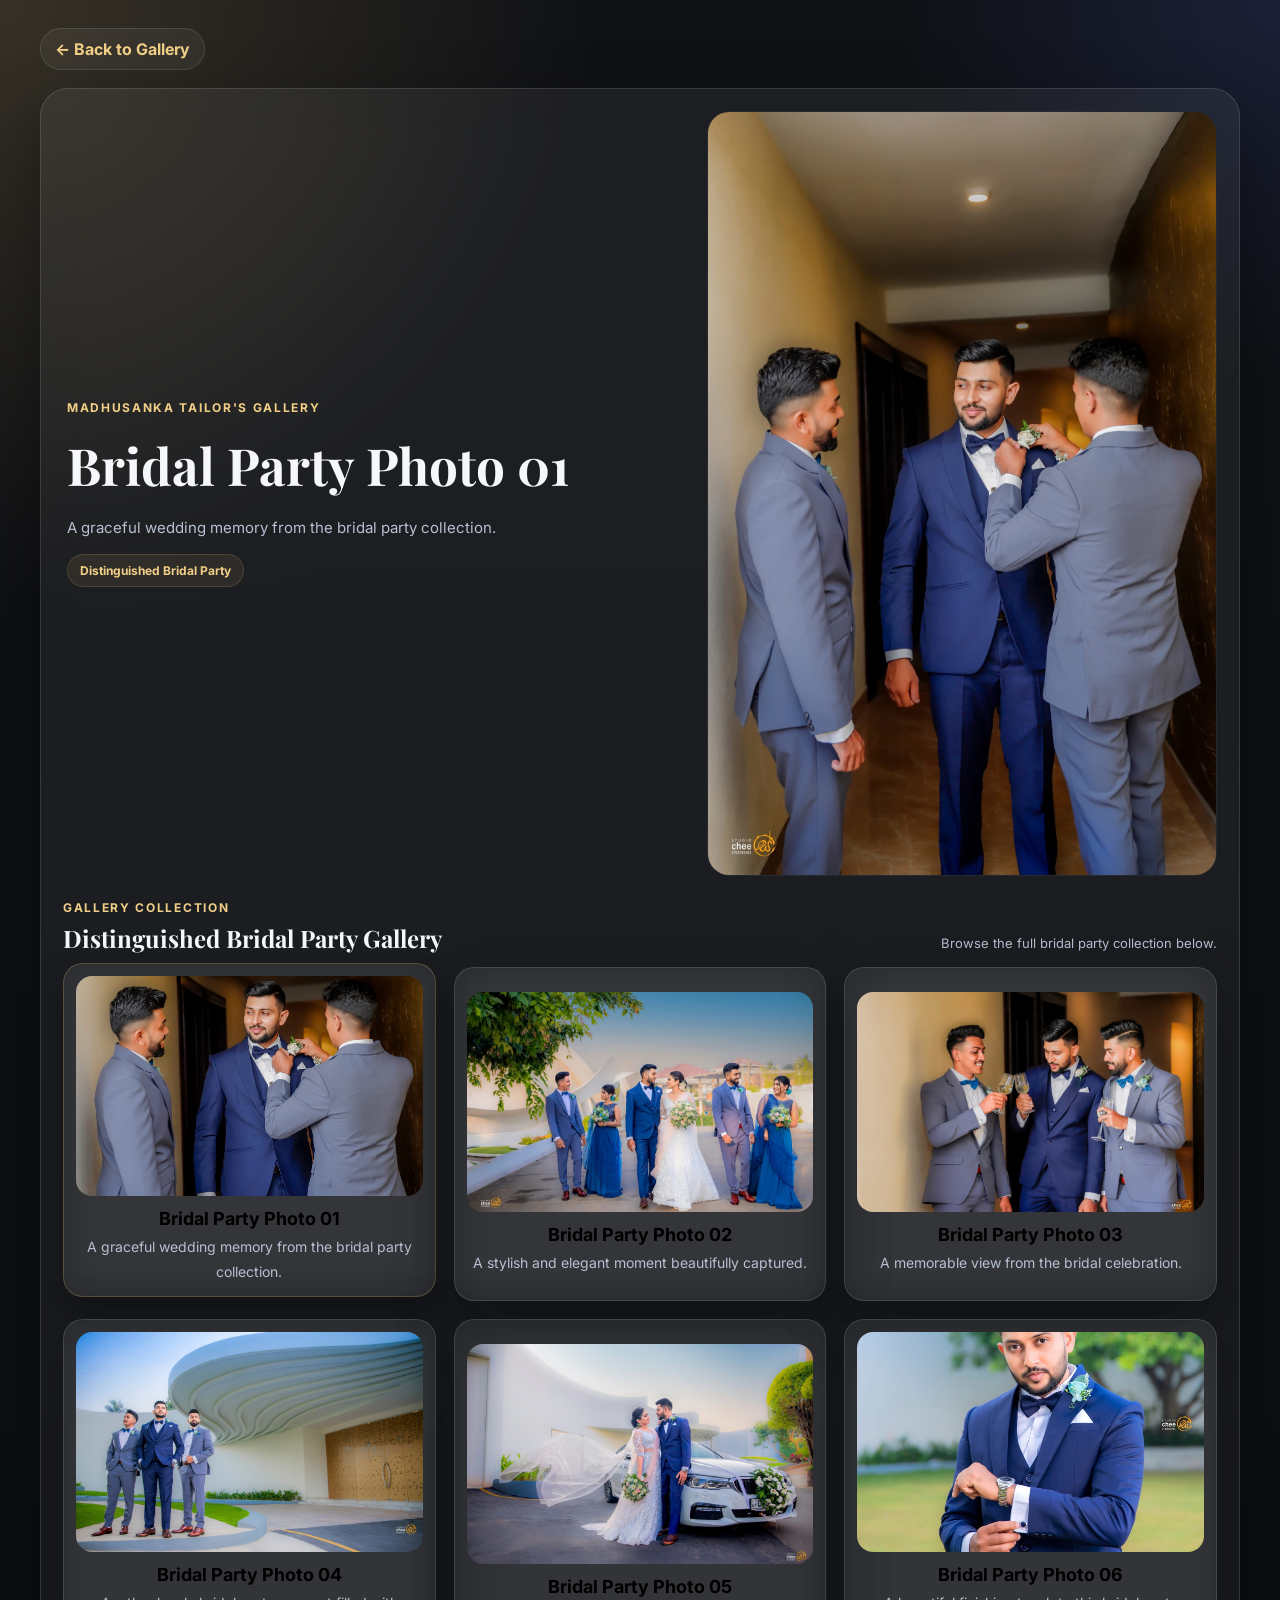
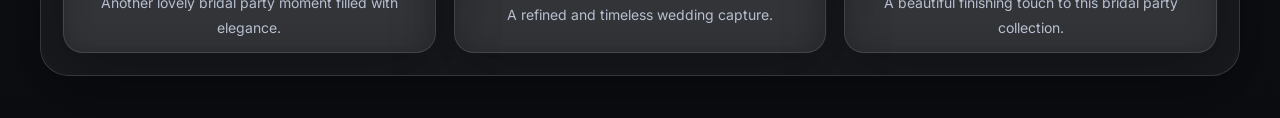
==== gallery.html @ 4c566489 "Initial commit" ====
<!DOCTYPE html>
<html lang="en">

<head>
    <meta charset="UTF-8" />
    <meta name="viewport" content="width=device-width, initial-scale=1.0" />
    <title>Madhusanka Tailor's Gallery</title>
    <link rel="preconnect" href="https://fonts.googleapis.com" />
    <link rel="preconnect" href="https://fonts.gstatic.com" crossorigin />
    <link
        href="https://fonts.googleapis.com/css2?family=Inter:wght@400;500;600;700;800&family=Playfair+Display:wght@600;700;800&display=swap"
        rel="stylesheet" />
    <style>
        :root {
            --bg: #0f1115;
            --card: rgba(255, 255, 255, 0.06);
            --line: rgba(255, 255, 255, 0.12);
            --text: #f5f7fb;
            --muted: #b8c0d1;
            --gold: #d8b36a;
            --gold-strong: #f2cf87;
            --shadow: 0 20px 60px rgba(0, 0, 0, 0.35);
            --radius-xl: 28px;
            --radius-lg: 20px;
        }

        * {
            box-sizing: border-box;
        }

        body {
            margin: 0;
            font-family: Inter, sans-serif;
            color: var(--text);
            background:
                radial-gradient(circle at top left, rgba(216, 179, 106, 0.2), transparent 28%),
                radial-gradient(circle at top right, rgba(96, 123, 255, 0.14), transparent 18%),
                linear-gradient(180deg, #0f1115 0%, #0b0d11 100%);
        }

        a {
            color: inherit;
            text-decoration: none;
        }

        img {
            max-width: 100%;
            display: block;
        }

        button {
            font: inherit;
        }

        .container {
            width: min(calc(100% - 32px), 1200px);
            margin: 0 auto;
            padding: 28px 0 42px;
        }

        .back-link {
            display: inline-flex;
            align-items: center;
            gap: 8px;
            margin-bottom: 18px;
            padding: 10px 14px;
            border-radius: 999px;
            background: rgba(255, 255, 255, 0.05);
            border: 1px solid var(--line);
            color: var(--gold-strong);
            font-weight: 700;
        }

        .page-shell,
        .thumb-card {
            background: var(--card);
            border: 1px solid var(--line);
            box-shadow: var(--shadow);
            backdrop-filter: blur(18px);
        }

        .page-shell {
            border-radius: var(--radius-xl);
            padding: 22px;
            overflow: hidden;
        }

        .eyebrow {
            color: var(--gold-strong);
            font-weight: 700;
            letter-spacing: 0.14em;
            text-transform: uppercase;
            font-size: 12px;
            margin-bottom: 10px;
        }

        h1,
        h2 {
            margin: 0;
            font-family: "Playfair Display", serif;
            line-height: 1.1;
        }

        h1 {
            font-size: clamp(2.1rem, 4vw, 3.2rem);
            margin-bottom: 10px;
        }

        p {
            margin: 0;
            color: var(--muted);
            line-height: 1.75;
            font-size: 15px;
        }

        .hero-grid {
            display: grid;
            grid-template-columns: 1.1fr 0.9fr;
            gap: 20px;
            align-items: stretch;
            margin-bottom: 24px;
        }

        .hero-copy {
            display: flex;
            flex-direction: column;
            justify-content: center;
            gap: 12px;
            padding: 10px 4px;
        }

        .note {
            display: inline-flex;
            align-self: flex-start;
            padding: 8px 12px;
            border-radius: 999px;
            background: rgba(216, 179, 106, 0.1);
            border: 1px solid rgba(216, 179, 106, 0.18);
            color: var(--gold-strong);
            font-size: 12px;
            font-weight: 700;
        }

        .hero-image {
            min-height: 380px;
            overflow: hidden;
            border-radius: 22px;
            border: 1px solid rgba(255, 255, 255, 0.08);
            background: #11161d;
        }

        .hero-image img {
            width: 100%;
            height: 100%;
            object-fit: cover;
        }

        .section-title {
            display: flex;
            justify-content: space-between;
            gap: 16px;
            align-items: end;
            flex-wrap: wrap;
            margin-bottom: 16px;
        }

        .mini-help {
            color: var(--muted);
            font-size: 13px;
        }

        .photo-grid {
            display: grid;
            grid-template-columns: repeat(3, 1fr);
            gap: 18px;
        }

        .thumb-card {
            border-radius: var(--radius-lg);
            padding: 12px;
            cursor: pointer;
            transition: transform 0.25s ease, border-color 0.25s ease, box-shadow 0.25s ease;
        }

        .thumb-card:hover,
        .thumb-card.active {
            transform: translateY(-4px);
            border-color: rgba(216, 179, 106, 0.26);
            box-shadow: 0 18px 36px rgba(0, 0, 0, 0.32);
        }

        .thumb-media {
            height: 220px;
            overflow: hidden;
            border-radius: 16px;
            margin-bottom: 12px;
            background: #11161d;
        }

        .thumb-media img {
            width: 100%;
            height: 100%;
            object-fit: cover;
        }

        .thumb-card h3 {
            margin: 0 0 6px;
            font-size: 18px;
        }

        .thumb-card p {
            font-size: 14px;
        }

        @media (max-width: 980px) {

            .hero-grid,
            .photo-grid {
                grid-template-columns: 1fr 1fr;
            }
        }

        @media (max-width: 720px) {

            .hero-grid,
            .photo-grid {
                grid-template-columns: 1fr;
            }
        }
    </style>
</head>

<body>
    <main class="container">
        <a class="back-link" href="index.html#gallery">← Back to Gallery</a>

        <section class="page-shell">
            <div class="hero-grid">
                <div class="hero-copy">
                    <div class="eyebrow">Madhusanka Tailor's Gallery</div>
                    <h1 id="mainTitle">Wedding Event Moments</h1>
                    <p id="mainDesc">Explore a beautiful collection of wedding memories, tailored with elegance and style.</p>
                    <span class="note">A curated collection of special occasions</span>
                </div>

                <div class="hero-image">
                    <img id="mainPhoto" src="images/gallery/gallery01.JPG" alt="Wedding gallery preview" />
                </div>
            </div>

            <div class="section-title">
                <div>
                    <div class="eyebrow">Gallery Collection</div>
                    <h2>Explore More Photos</h2>
                </div>
                <div class="mini-help">Select any photo below to view it as the featured image.</div>
            </div>

            <div class="photo-grid" id="photoGrid"></div>
        </section>
    </main>

    <script>
        const galleryCollections = {
            "bridal-party": {
                title: "Distinguished Bridal Party",
                description: "A graceful collection capturing the beauty and charm of the bridal party.",
                help: "Browse the full bridal party collection below.",
                photos: [
                    {
                        title: "Bridal Party Photo 01",
                        image: "images/gallery/Dgallery01.JPG",
                        desc: "A graceful wedding memory from the bridal party collection."
                    },
                    {
                        title: "Bridal Party Photo 02",
                        image: "images/gallery/Dgallery02.JPG",
                        desc: "A stylish and elegant moment beautifully captured."
                    },
                    {
                        title: "Bridal Party Photo 03",
                        image: "images/gallery/Dgallery03.JPG",
                        desc: "A memorable view from the bridal celebration."
                    },
                    {
                        title: "Bridal Party Photo 04",
                        image: "images/gallery/Dgallery04.JPG",
                        desc: "Another lovely bridal party moment filled with elegance."
                    },
                    {
                        title: "Bridal Party Photo 05",
                        image: "images/gallery/Dgallery05.JPG",
                        desc: "A refined and timeless wedding capture."
                    },
                    {
                        title: "Bridal Party Photo 06",
                        image: "images/gallery/Dgallery06.JPG",
                        desc: "A beautiful finishing touch to this bridal party collection."
                    }
                ]
            },
            "summer-romance": {
                title: "Summer Romance in Linen",
                description: "A romantic and airy collection inspired by warm outdoor wedding moments.",
                help: "Enjoy the full summer romance collection below.",
                photos: [
                    {
                        title: "Summer Romance Photo 01",
                        image: "images/gallery/Sgallery01.JPG",
                        desc: "A charming outdoor wedding memory full of warmth and style."
                    },
                    {
                        title: "Summer Romance Photo 02",
                        image: "images/gallery/Sgallery02.JPG",
                        desc: "A soft and romantic moment from a summer celebration."
                    },
                    {
                        title: "Summer Romance Photo 03",
                        image: "images/gallery/Sgallery03.JPG",
                        desc: "An elegant capture of a beautiful wedding atmosphere."
                    },
                    {
                        title: "Summer Romance Photo 04",
                        image: "images/gallery/Sgallery04.JPG",
                        desc: "A timeless scene filled with love and natural beauty."
                    },
                    {
                        title: "Summer Romance Photo 05",
                        image: "images/gallery/Sgallery05.JPG",
                        desc: "A peaceful and graceful memory from the occasion."
                    },
                    {
                        title: "Summer Romance Photo 06",
                        image: "images/gallery/gallery02.JPG",
                        desc: "A beautifully styled moment from the summer wedding collection."
                    }
                ]
            },
            "grooms-entrance": {
                title: "The Groom's Entrance",
                description: "A bold and elegant gallery celebrating the groom’s entrance and refined style.",
                help: "View the full groom’s entrance collection below.",
                photos: [
                    {
                        title: "Groom's Entrance Photo 01",
                        image: "images/gallery/Tgallery01.JPG",
                        desc: "A confident and stylish entrance captured in perfect detail."
                    },
                    {
                        title: "Groom's Entrance Photo 02",
                        image: "images/gallery/Tgallery02.JPG",
                        desc: "An elegant moment highlighting the groom’s look and presence."
                    },
                    {
                        title: "Groom's Entrance Photo 03",
                        image: "images/gallery/Tgallery03.JPG",
                        desc: "A memorable wedding scene with timeless sophistication."
                    },
                    {
                        title: "Groom's Entrance Photo 04",
                        image: "images/gallery/Tgallery04.JPG",
                        desc: "A striking capture from the groom’s special moment."
                    },
                    {
                        title: "Groom's Entrance Photo 05",
                        image: "images/gallery/Tgallery05.JPG",
                        desc: "A refined and polished wedding image from the entrance collection."
                    },
                    {
                        title: "Groom's Entrance Photo 06",
                        image: "images/gallery/Tgallery06.JPG",
                        desc: "A powerful finishing image from the groom’s entrance story."
                    }
                ]
            },
            "heritage-style": {
                title: "Heritage and Style",
                description: "A rich collection blending cultural beauty, tradition, and timeless tailoring.",
                help: "Discover the heritage and style collection below.",
                photos: [
                    {
                        title: "Heritage Style Photo 01",
                        image: "images/gallery/Pgallery01.JPG",
                        desc: "A beautiful image showcasing tradition with elegance."
                    },
                    {
                        title: "Heritage Style Photo 02",
                        image: "images/gallery/Pgallery05.JPG",
                        desc: "A refined heritage-inspired wedding moment."
                    },
                    {
                        title: "Heritage Style Photo 03",
                        image: "images/gallery/Pgallery06.JPG",
                        desc: "A graceful and culturally rich photo from the event."
                    },
                    {
                        title: "Heritage Style Photo 04",
                        image: "images/gallery/Pgallery04.JPG",
                        desc: "A timeless memory where style meets tradition."
                    },
                    {
                        title: "Heritage Style Photo 05",
                        image: "images/gallery/Pgallery03.JPG",
                        desc: "A warm and elegant capture from the heritage collection."
                    },
                    {
                        title: "Heritage Style Photo 06",
                        image: "images/gallery/Pgallery02.JPG",
                        desc: "A beautiful finishing image celebrating culture and craftsmanship."
                    }
                ]
            },
            "royal-indian-groom": {
                title: "Royal Indian Groom",
                description: "A regal gallery celebrating grand style, elegance, and royal wedding fashion.",
                help: "Explore the royal Indian groom collection below.",
                photos: [
                    {
                        title: "Royal Indian Groom Photo 01",
                        image: "images/gallery/Rgallery01.JPG",
                        desc: "A regal portrait capturing royal wedding elegance."
                    },
                    {
                        title: "Royal Indian Groom Photo 02",
                        image: "images/gallery/Rgallery02.JPG",
                        desc: "A majestic wedding moment filled with sophistication."
                    },
                    {
                        title: "Royal Indian Groom Photo 03",
                        image: "images/gallery/Rgallery03.JPG",
                        desc: "A rich and elegant image from the royal collection."
                    },
                    {
                        title: "Royal Indian Groom Photo 04",
                        image: "images/gallery/Rgallery04.JPG",
                        desc: "A beautifully styled look inspired by royal tradition."
                    },
                    {
                        title: "Royal Indian Groom Photo 05",
                        image: "images/gallery/Rgallery05.JPG",
                        desc: "A luxurious and memorable capture from the event."
                    },
                    {
                        title: "Royal Indian Groom Photo 06",
                        image: "images/gallery/Rgallery06.JPG",
                        desc: "A grand closing image from the royal groom collection."
                    }
                ]
            }
        };

        function placeholderSvg(label) {
            return `data:image/svg+xml;charset=UTF-8,${encodeURIComponent(`
        <svg xmlns="http://www.w3.org/2000/svg" width="1200" height="900" viewBox="0 0 1200 900">
          <defs>
            <linearGradient id="g" x1="0" x2="1" y1="0" y2="1">
              <stop offset="0%" stop-color="#1b212b" />
              <stop offset="100%" stop-color="#0f1115" />
            </linearGradient>
          </defs>
          <rect width="1200" height="900" fill="url(#g)" />
          <rect x="50" y="50" width="1100" height="800" rx="30" fill="none" stroke="#d8b36a" stroke-opacity="0.55" stroke-dasharray="14 10" />
          <text x="50%" y="46%" fill="#f5f7fb" font-size="54" font-family="Arial, sans-serif" text-anchor="middle">${label}</text>
          <text x="50%" y="54%" fill="#d8b36a" font-size="28" font-family="Arial, sans-serif" text-anchor="middle">Image preview unavailable</text>
        </svg>
      `)}`;
        }

        const params = new URLSearchParams(window.location.search);
        const collectionKey = params.get('collection') || 'bridal-party';
        const selectedCollection = galleryCollections[collectionKey] || galleryCollections['bridal-party'];
        const galleryPhotos = selectedCollection.photos;
        const focusIndex = Math.max(0, Math.min(galleryPhotos.length - 1, Number(params.get('focus') || 0)));

        const mainPhoto = document.getElementById('mainPhoto');
        const mainTitle = document.getElementById('mainTitle');
        const mainDesc = document.getElementById('mainDesc');
        const photoGrid = document.getElementById('photoGrid');
        const note = document.querySelector('.note');
        const gridHeading = document.querySelector('.section-title h2');
        const miniHelp = document.querySelector('.mini-help');

        function applyFallback(img, label) {
            const fallback = placeholderSvg(label);
            img.addEventListener('error', () => {
                img.src = fallback;
            }, { once: true });
        }

        function setActive(index) {
            const item = galleryPhotos[index] || galleryPhotos[0];
            mainPhoto.src = item.image;
            mainPhoto.alt = item.title;
            mainTitle.textContent = item.title;
            mainDesc.textContent = item.desc;
            applyFallback(mainPhoto, item.title);

            [...photoGrid.children].forEach((card, cardIndex) => {
                card.classList.toggle('active', cardIndex === index);
            });
        }

        if (note) {
            note.textContent = selectedCollection.title;
        }

        if (gridHeading) {
            gridHeading.textContent = `${selectedCollection.title} Gallery`;
        }

        if (miniHelp) {
            miniHelp.textContent = selectedCollection.help || "Select a photo below to view more from this collection.";
        }

        photoGrid.innerHTML = galleryPhotos.map((item, index) => `
      <button class="thumb-card" type="button" data-index="${index}" aria-label="Show ${item.title}">
        <div class="thumb-media">
          <img src="${item.image}" alt="${item.title}" loading="lazy" />
        </div>
        <h3>${item.title}</h3>
        <p>${item.desc}</p>
      </button>
    `).join('');

        photoGrid.querySelectorAll('img').forEach((img) => {
            applyFallback(img, img.alt || 'Gallery Photo');
        });

        photoGrid.querySelectorAll('.thumb-card').forEach((card) => {
            card.addEventListener('click', () => {
                setActive(Number(card.dataset.index));
            });
        });

        setActive(focusIndex);
    </script>
</body>

</html>
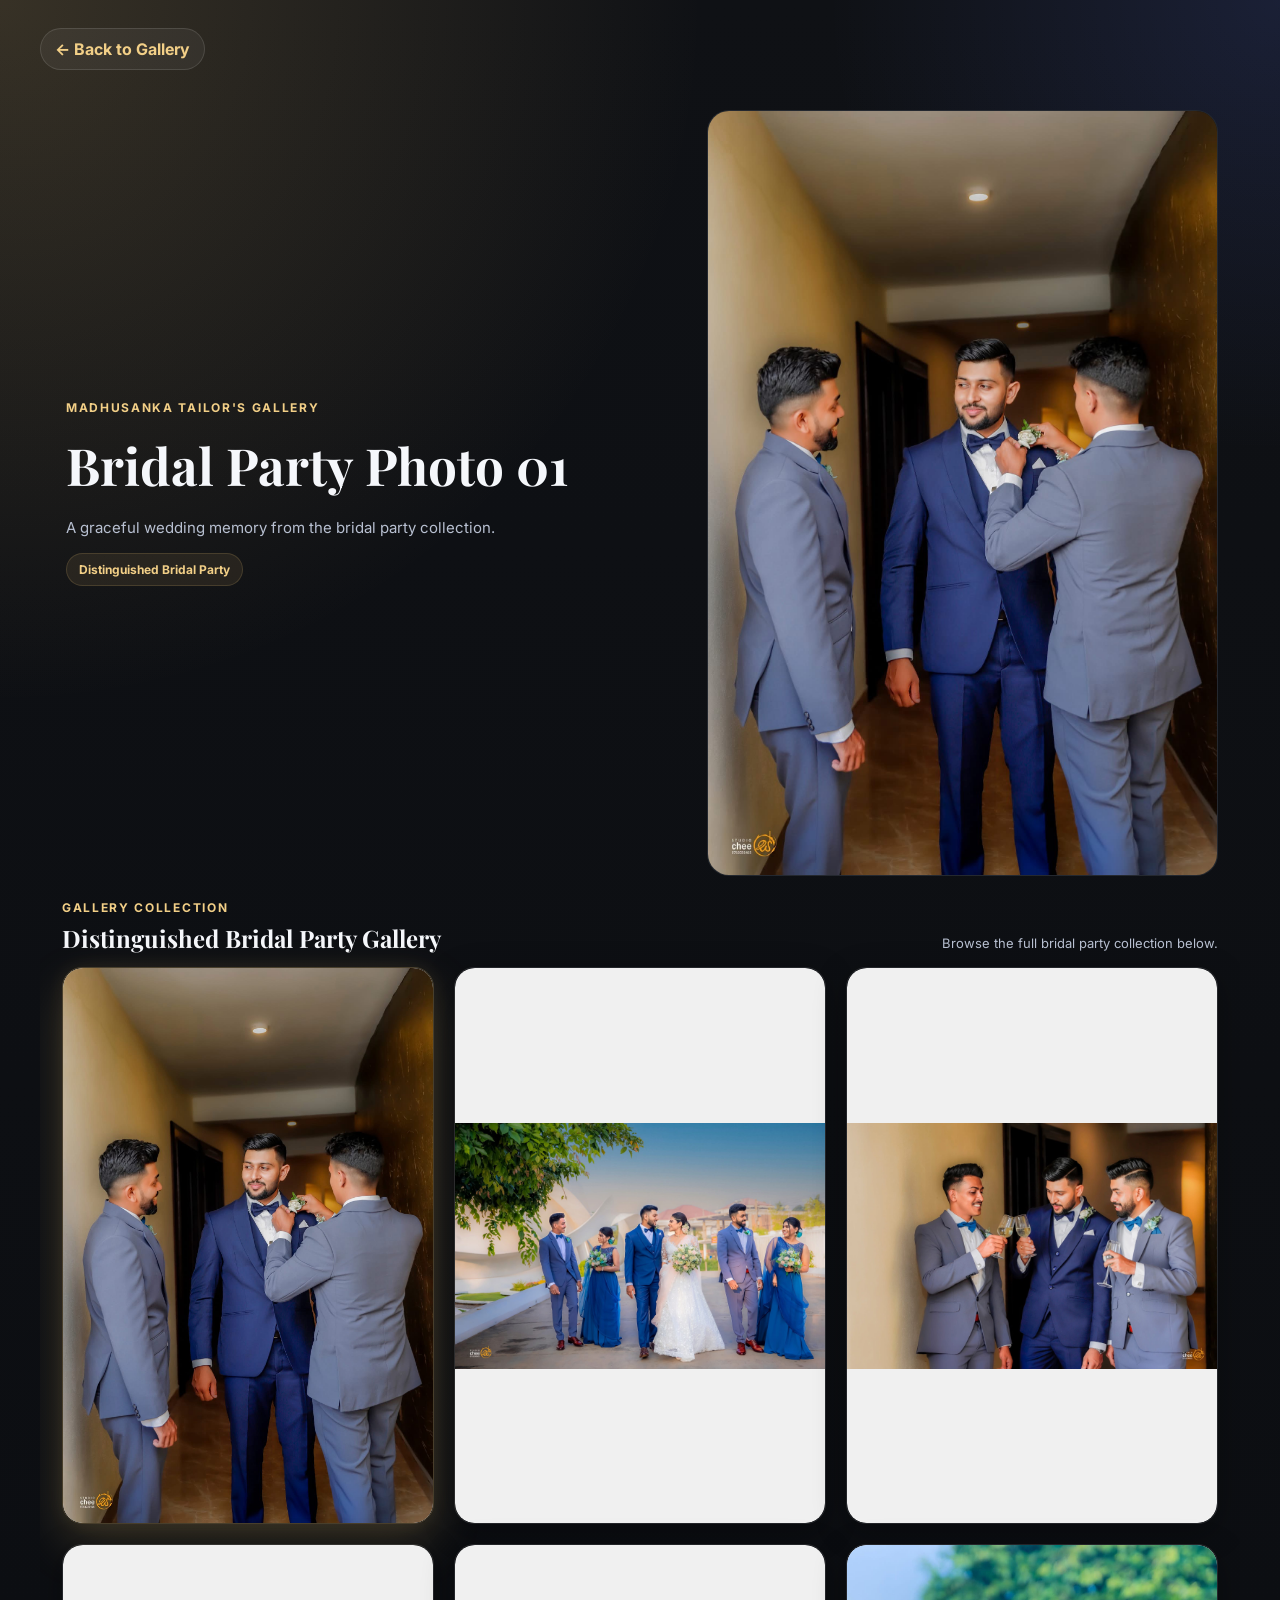
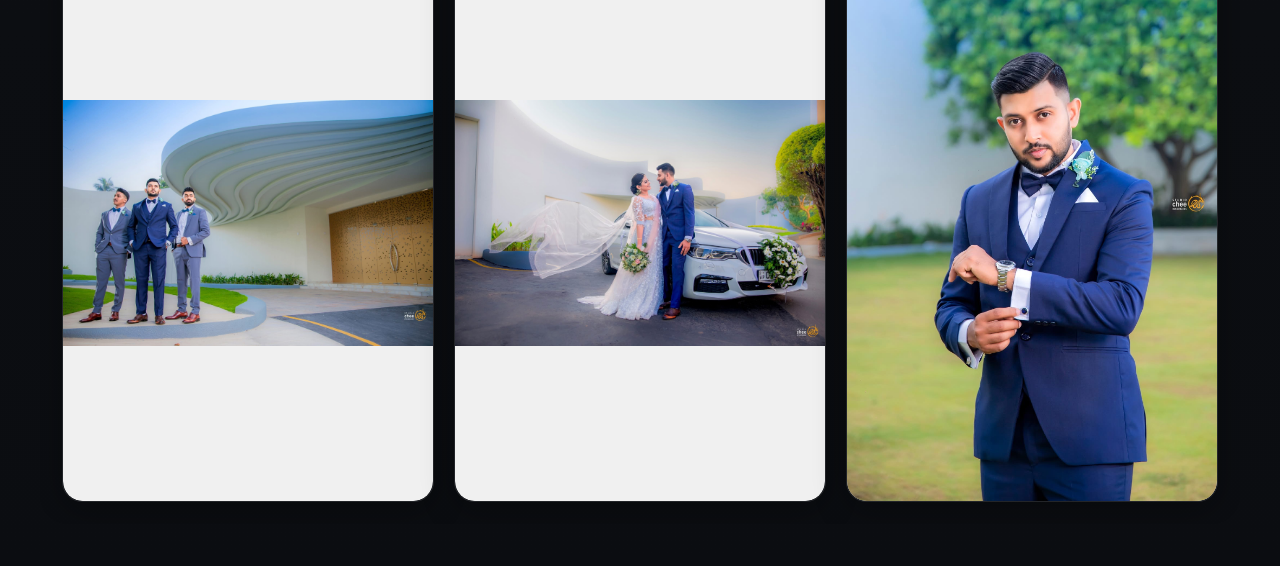
==== commit 5e413310: "Clean project and add more photos" ====
--- a/gallery.html
+++ b/gallery.html
@@ -73,10 +73,10 @@
 
         .page-shell,
         .thumb-card {
-            background: var(--card);
-            border: 1px solid var(--line);
-            box-shadow: var(--shadow);
-            backdrop-filter: blur(18px);
+            background: transparent;
+            border: none;
+            box-shadow: none;
+            backdrop-filter: none;
         }
 
         .page-shell {
@@ -172,44 +172,112 @@
         .photo-grid {
             display: grid;
             grid-template-columns: repeat(3, 1fr);
-            gap: 18px;
+            gap: 20px;
+            auto-rows: 280px;
         }
 
         .thumb-card {
             border-radius: var(--radius-lg);
-            padding: 12px;
+            padding: 0;
             cursor: pointer;
-            transition: transform 0.25s ease, border-color 0.25s ease, box-shadow 0.25s ease;
+            transition: all 0.3s cubic-bezier(0.4, 0, 0.2, 1);
+            border: 1px solid rgba(255, 255, 255, 0.1);
+            overflow: hidden;
+            box-shadow: 0 8px 32px rgba(0, 0, 0, 0.3);
+            position: relative;
         }
 
         .thumb-card:hover,
         .thumb-card.active {
-            transform: translateY(-4px);
-            border-color: rgba(216, 179, 106, 0.26);
-            box-shadow: 0 18px 36px rgba(0, 0, 0, 0.32);
+            transform: translateY(-8px) scale(1.02);
+            border-color: rgba(216, 179, 106, 0.3);
+            box-shadow: 0 20px 50px rgba(216, 179, 106, 0.2), 0 0 20px rgba(216, 179, 106, 0.1);
+        }
+
+        .thumb-card::before {
+            content: '';
+            position: absolute;
+            top: 0;
+            left: 0;
+            right: 0;
+            bottom: 0;
+            background: linear-gradient(135deg, rgba(255, 255, 255, 0.1) 0%, transparent 50%);
+            opacity: 0;
+            transition: opacity 0.3s ease;
+            pointer-events: none;
+            z-index: 1;
+            border-radius: var(--radius-lg);
+        }
+
+        .thumb-card:hover::before {
+            opacity: 0.5;
+        }
+
+        .thumb-card:nth-child(1) {
+            animation: slideInUp 0.6s ease-out 0.1s both;
+        }
+
+        .thumb-card:nth-child(2) {
+            animation: slideInUp 0.6s ease-out 0.2s both;
+        }
+
+        .thumb-card:nth-child(3) {
+            animation: slideInUp 0.6s ease-out 0.3s both;
+        }
+
+        .thumb-card:nth-child(4) {
+            animation: slideInUp 0.6s ease-out 0.4s both;
+        }
+
+        .thumb-card:nth-child(5) {
+            animation: slideInUp 0.6s ease-out 0.5s both;
+        }
+
+        .thumb-card:nth-child(6) {
+            animation: slideInUp 0.6s ease-out 0.6s both;
+        }
+
+        @keyframes slideInUp {
+            from {
+                opacity: 0;
+                transform: translateY(30px);
+            }
+            to {
+                opacity: 1;
+                transform: translateY(0);
+            }
         }
 
         .thumb-media {
-            height: 220px;
+            height: 100%;
+            width: 100%;
             overflow: hidden;
-            border-radius: 16px;
-            margin-bottom: 12px;
-            background: #11161d;
+            border-radius: var(--radius-lg);
+            background: #f0f0f0;
+            display: flex;
+            align-items: center;
+            justify-content: center;
+            position: relative;
         }
 
         .thumb-media img {
             width: 100%;
             height: 100%;
-            object-fit: cover;
+            object-fit: contain;
+            object-position: center;
+            transition: transform 0.4s cubic-bezier(0.4, 0, 0.2, 1);
+        }
+
+        .thumb-card:hover .thumb-media img {
+            transform: scale(1.08);
         }
 
         .thumb-card h3 {
-            margin: 0 0 6px;
-            font-size: 18px;
+            display: none;
         }
 
         .thumb-card p {
-            font-size: 14px;
+            display: none;
         }
 
         @media (max-width: 980px) {
@@ -239,7 +307,8 @@
                 <div class="hero-copy">
                     <div class="eyebrow">Madhusanka Tailor's Gallery</div>
                     <h1 id="mainTitle">Wedding Event Moments</h1>
-                    <p id="mainDesc">Explore a beautiful collection of wedding memories, tailored with elegance and style.</p>
+                    <p id="mainDesc">Explore a beautiful collection of wedding memories, tailored with elegance and
+                        style.</p>
                     <span class="note">A curated collection of special occasions</span>
                 </div>
 
@@ -296,43 +365,6 @@
                         title: "Bridal Party Photo 06",
                         image: "images/gallery/Dgallery06.JPG",
                         desc: "A beautiful finishing touch to this bridal party collection."
-                    }
-                ]
-            },
-            "summer-romance": {
-                title: "Summer Romance in Linen",
-                description: "A romantic and airy collection inspired by warm outdoor wedding moments.",
-                help: "Enjoy the full summer romance collection below.",
-                photos: [
-                    {
-                        title: "Summer Romance Photo 01",
-                        image: "images/gallery/Sgallery01.JPG",
-                        desc: "A charming outdoor wedding memory full of warmth and style."
-                    },
-                    {
-                        title: "Summer Romance Photo 02",
-                        image: "images/gallery/Sgallery02.JPG",
-                        desc: "A soft and romantic moment from a summer celebration."
-                    },
-                    {
-                        title: "Summer Romance Photo 03",
-                        image: "images/gallery/Sgallery03.JPG",
-                        desc: "An elegant capture of a beautiful wedding atmosphere."
-                    },
-                    {
-                        title: "Summer Romance Photo 04",
-                        image: "images/gallery/Sgallery04.JPG",
-                        desc: "A timeless scene filled with love and natural beauty."
-                    },
-                    {
-                        title: "Summer Romance Photo 05",
-                        image: "images/gallery/Sgallery05.JPG",
-                        desc: "A peaceful and graceful memory from the occasion."
-                    },
-                    {
-                        title: "Summer Romance Photo 06",
-                        image: "images/gallery/gallery02.JPG",
-                        desc: "A beautifully styled moment from the summer wedding collection."
                     }
                 ]
             },
@@ -410,6 +442,43 @@
                     }
                 ]
             },
+            "summer-romance": {
+                title: "Summer Romance in Linen",
+                description: "A romantic and airy collection inspired by warm outdoor wedding moments.",
+                help: "Enjoy the full summer romance collection below.",
+                photos: [
+                    {
+                        title: "Summer Romance Photo 01",
+                        image: "images/gallery/Sgallery01.JPG",
+                        desc: "A charming outdoor wedding memory full of warmth and style."
+                    },
+                    {
+                        title: "Summer Romance Photo 02",
+                        image: "images/gallery/Sgallery02.JPG",
+                        desc: "A soft and romantic moment from a summer celebration."
+                    },
+                    {
+                        title: "Summer Romance Photo 03",
+                        image: "images/gallery/Sgallery03.JPG",
+                        desc: "An elegant capture of a beautiful wedding atmosphere."
+                    },
+                    {
+                        title: "Summer Romance Photo 04",
+                        image: "images/gallery/Sgallery04.JPG",
+                        desc: "A timeless scene filled with love and natural beauty."
+                    },
+                    {
+                        title: "Summer Romance Photo 05",
+                        image: "images/gallery/Sgallery05.JPG",
+                        desc: "A peaceful and graceful memory from the occasion."
+                    },
+                    {
+                        title: "Summer Romance Photo 06",
+                        image: "images/gallery/Sgallery06.JPG",
+                        desc: "A beautifully styled moment from the summer wedding collection."
+                    }
+                ]
+            },
             "royal-indian-groom": {
                 title: "Royal Indian Groom",
                 description: "A regal gallery celebrating grand style, elegance, and royal wedding fashion.",
@@ -446,7 +515,118 @@
                         desc: "A grand closing image from the royal groom collection."
                     }
                 ]
-            }
+            },
+            "green-groom-style": {
+                title: "Green Groom Style",
+                description: "A fresh and stylish collection showcasing the groom’s unique fashion in green.",
+                help: "View the full green groom style collection below.",
+                photos: [
+                    {
+                        title: "Green Groom Style Photo 01",
+                        image: "images/gallery/Ggallery01.JPG",
+                        desc: "A stylish portrait highlighting the groom’s green ensemble."
+                    },
+                    {
+                        title: "Green Groom Style Photo 02",
+                        image: "images/gallery/Ggallery02.JPG",
+                        desc: "A fresh and elegant moment from the wedding day."
+                    },
+                    {
+                        title: "Green Groom Style Photo 03",
+                        image: "images/gallery/Ggallery03.JPG",
+                        desc: "A memorable capture showcasing unique groom fashion."
+                    },
+                    {
+                        title: "Green Groom Style Photo 04",
+                        image: "images/gallery/Ggallery04.JPG",
+                        desc: "A beautifully styled look with a modern twist."
+                    },
+                    {
+                        title: "Green Groom Style Photo 05",
+                        image: "images/gallery/Ggallery05.JPG",
+                        desc: "A vibrant and elegant image from the green groom collection."
+                    },
+                    {
+                        title: "Green Groom Style Photo 06",
+                        image: "images/gallery/Ggallery06.JPG",
+                        desc: "A striking closing photo celebrating bold wedding style."
+                    }
+                ]
+            },
+            "classic-black-white": {
+                title: "Classic Black And White",
+                description: "A timeless collection of classic black and white suits, designed to exude sophistication and elegance for the discerning groom.",
+                help: "Explore the classic black and white collection below.",
+                photos: [
+                    {
+                        title: "Classic Black And White Photo 01",
+                        image: "images/gallery/Cgallery01.JPG",
+                        desc: "A timeless black and white portrait capturing classic wedding elegance."
+                    },
+                    {
+                        title: "Classic Black And White Photo 02",
+                        image: "images/gallery/Cgallery02.JPG",
+                        desc: "A sophisticated moment showcasing the groom’s refined style."
+                    },
+                    {
+                        title: "Classic Black And White Photo 03",
+                        image: "images/gallery/Cgallery03.JPG",
+                        desc: "An elegant capture of a memorable wedding scene in monochrome."
+                    },
+                    {
+                        title: "Classic Black And White Photo 04",
+                        image: "images/gallery/Cgallery04.JPG",
+                        desc: "A beautifully styled look emphasizing timeless fashion."
+                    },
+                    {
+                        title: "Classic Black And White Photo 05",
+                        image: "images/gallery/Cgallery05.JPG",
+                        desc: "A luxurious and memorable capture from the classic collection."
+                    },
+                    {
+                        title: "Classic Black And White Photo 06",
+                        image: "images/gallery/Cgallery06.JPG",
+                        desc: "A striking closing photo celebrating the enduring appeal of black and white style."
+                    }
+                ]
+            },
+            "luxury-wedding-style": {
+                title: "Luxury Wedding Style",
+                description: "Experience the pinnacle of wedding styling with our luxury collection, featuring handcrafted details and premium fabrics.",
+                help: "Discover the luxury wedding style collection below.",
+                photos: [
+                    {
+                        title: "Luxury Wedding Style Photo 01",
+                        image: "images/gallery/Lgallery01.JPG",
+                        desc: "A luxurious portrait capturing the essence of premium wedding style."
+                    },
+                    {
+                        title: "Luxury Wedding Style Photo 02",
+                        image: "images/gallery/Lgallery02.JPG",
+                        desc: "An elegant moment showcasing the finest details of wedding fashion."
+                    },
+                    {
+                        title: "Luxury Wedding Style Photo 03",
+                        image: "images/gallery/Lgallery03.JPG",
+                        desc: "A memorable capture highlighting the opulence of the occasion."
+                    },
+                    {
+                        title: "Luxury Wedding Style Photo 04",
+                        image: "images/gallery/Lgallery04.JPG",
+                        desc: "A beautifully styled look that epitomizes luxury and sophistication."
+                    },
+                    {
+                        title: "Luxury Wedding Style Photo 05",
+                        image: "images/gallery/Lgallery05.JPG",
+                        desc: "A rich and elegant image from the luxury wedding collection."
+                    },
+                    {
+                        title: "Luxury Wedding Style Photo 06",
+                        image: "images/gallery/Lgallery06.JPG",
+                        desc: "A grand closing photo celebrating the pinnacle of wedding elegance."
+                    }
+                ]
+            },
         };
 
         function placeholderSvg(label) {
@@ -529,6 +709,7 @@
         photoGrid.querySelectorAll('.thumb-card').forEach((card) => {
             card.addEventListener('click', () => {
                 setActive(Number(card.dataset.index));
+                document.querySelector('.hero-image').scrollIntoView({ behavior: 'smooth', block: 'center' });
             });
         });
 
